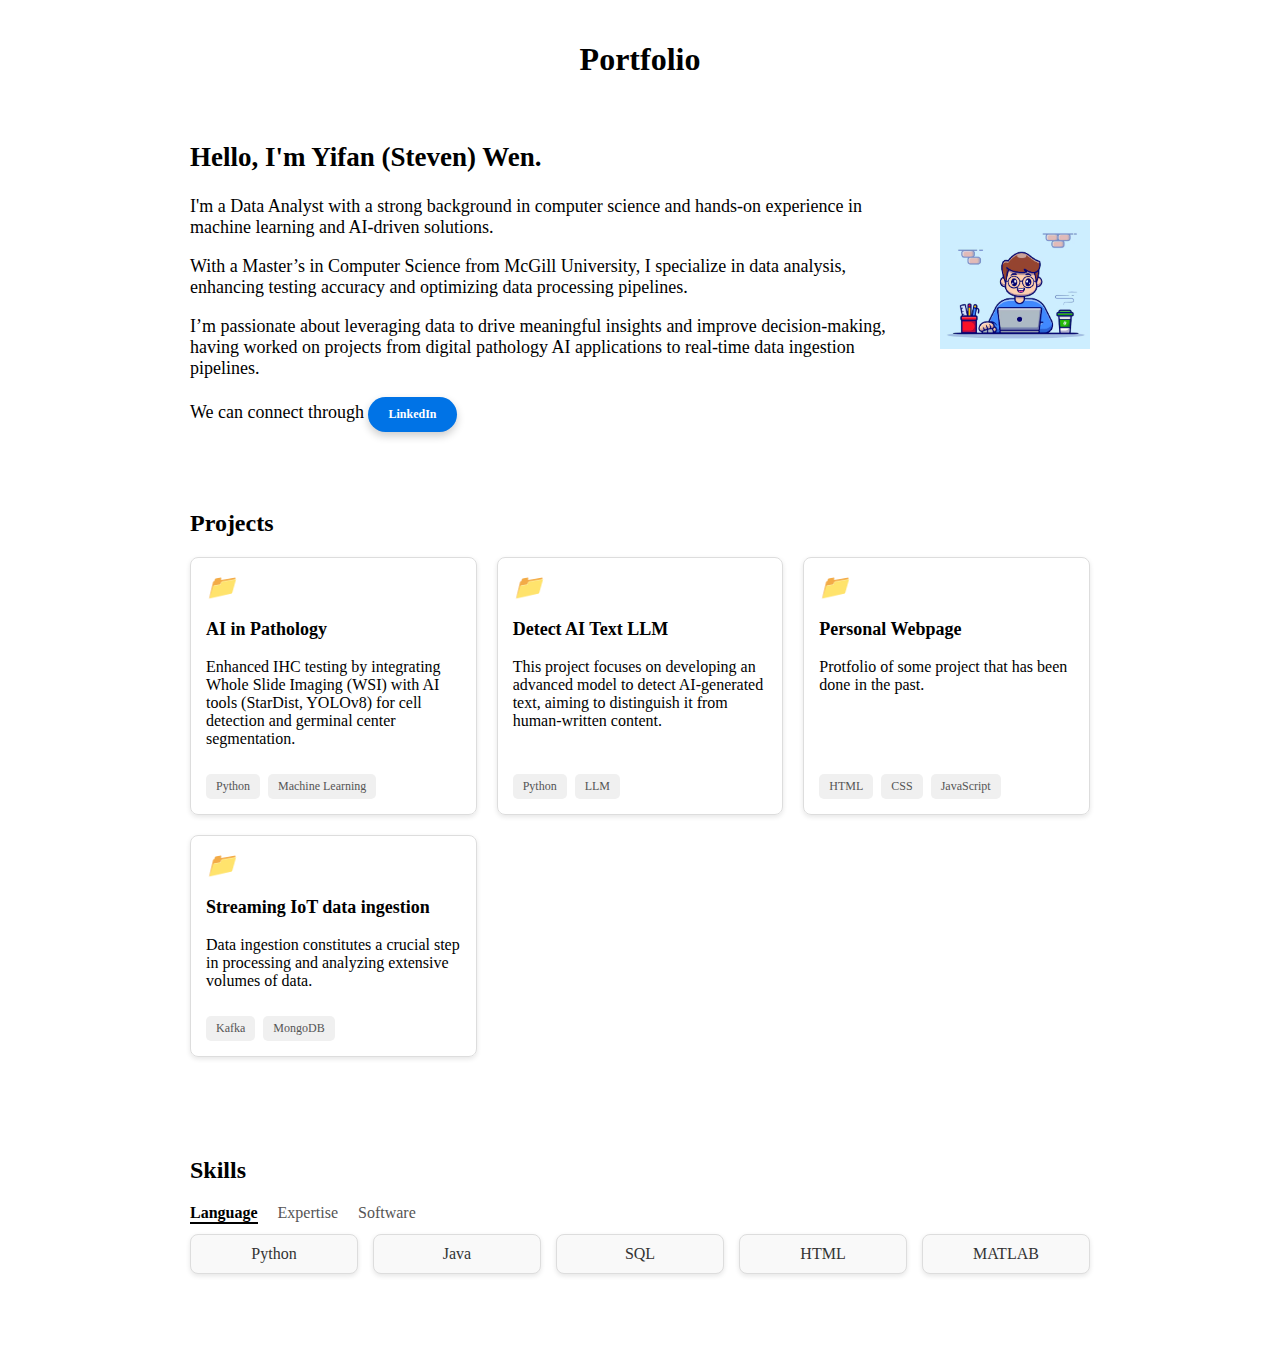
==== index.html @ 46644a9a "Name change" ====
<!DOCTYPE html>
<html lang="en">
<head>
  <meta charset="UTF-8">
  <meta name="viewport" content="width=device-width, initial-scale=1.0">
  <title>Portfolio</title>
  <link rel="stylesheet" href="style.css">
</head>

<body>
  <!-- Header Section -->
  <header class="header">
    <h1>Portfolio</h1>
  </header>

  <!-- Intro Section -->
  <section class="intro">    
    <div class="intro_text">
      <h2>Hello, I'm Yifan (Steven) Wen.</h2>
      <p>I'm a <span class="highlight">Data Analyst</span> with a strong background in computer science and hands-on experience in machine learning and AI-driven solutions.</p>
      <p>With a Master’s in Computer Science from McGill University, I specialize in data analysis, enhancing testing accuracy and optimizing data processing pipelines.</p>
      <p>I’m passionate about leveraging data to drive meaningful insights and improve decision-making, having worked on projects from digital pathology AI applications to real-time data ingestion pipelines.</p>
      <p>We can connect through  
        <a href="https://www.linkedin.com/in/yifan-wen-94090a169/" target="_blank" class="chat-button">
        LinkedIn
        </a> 
      </p>      
    </div>
    <img src="PIC/testpic.png" alt="Person with laptop" class="person_pic">
  </section>

  <!-- Project Section -->
  <section class="project">
    <h2>Projects</h2>
    <div class="project-container">
      <!-- Project Cards -->
      <div class="project-card" onclick="openPopup('popup1')">
        <i class="project-icon">📁</i>
        <h3>AI in Pathology</h3>
        <p>Enhanced IHC testing by integrating Whole Slide Imaging (WSI) with AI tools (StarDist, YOLOv8) for cell detection and germinal center segmentation.</p>
        <div class="project-tags">
            <span class="project-tag">Python</span>
            <span class="project-tag">Machine Learning</span>
        </div>
        
      </div>

      <div class="project-card" onclick="openPopup('popup2')">
        <i class="project-icon">📁</i>
        <h3>Detect AI Text LLM</h3>
        <p>This project focuses on developing an advanced model to detect AI-generated text, aiming to distinguish it from human-written content.</p>
        <div class="project-tags">
            <span class="project-tag">Python</span>
            <span class="project-tag">LLM</span>
        </div>
        
      </div>

      <div class="project-card" onclick="openPopup('popup3')">
        <i class="project-icon">📁</i>
        <h3>Personal Webpage</h3>
        <p>Protfolio of some project that has been done in the past.</p>
        <div class="project-tags">
            <span class="project-tag">HTML</span>
            <span class="project-tag">CSS</span>
            <span class="project-tag">JavaScript</span>
        </div>
      </div>

      <div class="project-card" onclick="openPopup('popup4')">
        <i class="project-icon">📁</i>
        <h3>Streaming IoT data ingestion</h3>
        <p>Data ingestion constitutes a crucial step in processing
            and analyzing extensive volumes of data. </p>
        <div class="project-tags">
            <span class="project-tag">Kafka</span>
            <span class="project-tag">MongoDB</span>
        </div>
      </div>
      
    </div>

    <!-- Popup Modals -->
    <div id="popup1" class="popup-modal">
      <div class="popup-content">
        <span class="close" onclick="closePopup('popup1')">&times;</span>
        <h3>AI in Pathology</h3>
        <img src="PIC/IHC_img.png" alt="Pathology" class="IHC_pic">
        <p>Results showed significant improvements in reproducibility and reliability, setting new benchmarks for IHC quality. Future work will expand these AI models for broader IHC markers and validation across institutions. For more <a href="https://docs.google.com/document/d/1x2lm20ZjMMtAb--pVggpJhscvjDhRAloaSd2iszGDXI/edit?usp=sharing" target="_blank">info</a>.</p>
      </div>
    </div>

    <div id="popup2" class="popup-modal">
      <div class="popup-content">
        <span class="close" onclick="closePopup('popup2')">&times;</span>
        <h3>Detect AI Text LLM</h3>
        <p>By building upon SeqXGPT, the model integrates RoBERTa and additional layers for enhanced feature extraction and contextual analysis. This approach achieved a high detection accuracy of 99.1%,</p>
        <p>More detail on this project: 
            <a href="Project/Detect-AI-Generated-Text-with-LLM.pdf" target="_blank">
                Report
            </a>
            and Git
            <a href="https://github.com/Stevenn2333/Detect-AI-Generated-Text-with-LLM" target="_blank">
                <img src="PIC/Git.png" alt="Github" class="inline-image">
            </a>
        </p>
      </div>
    </div>

    <div id="popup3" class="popup-modal">
        <div class="popup-content">
          <span class="close" onclick="closePopup('popup3')">&times;</span>
          <h3>You’re Already Here!</h3>
          <img src="PIC/Per_Webpage.png" alt="Pathology" class="web_pic">
          <p>Explore, click around, and get a feel for my works!</p>
          <p>Source code: 
            <a href="https://github.com/Stevenn2333/PersonalWeb" target="_blank">
            <img src="PIC/Git.png" alt="Github" class="inline-image">
        </a></p>
        </div>
    </div>

    <div id="popup4" class="popup-modal">
        <div class="popup-content">
          <span class="close" onclick="closePopup('popup4')">&times;</span>
          <h3>Big data pipeline</h3>
            <p> Employed Apache NiFi and Apache Kafka to devise a data ingestion pipeline, transferring data
            from its origin to a designated output destination like a database or
            data lake, and a data management system using lakeFS.
            </p>
            <p>More detail on this project: 
                <a href="Project/Real-Time Ingestion of Big Data and Machine Learning.pdf" target="_blank">
                    Report
                </a>
                and 
                <a href="Project/QSC-Research-Poster.pdf" target="_blank">
                    Poster
                </a>
            </p>
        </div>
    </div>





  </section>

  <!-- Skills Section -->
  <section class="skills">
    <h2>Skills</h2>
    <div class="skills-categories">
      <span class="category active" data-category="language">Language</span>
      <span class="category" data-category="expertise">Expertise</span>
      <span class="category" data-category="software">Software</span>
    </div>

    <div class="skills-grid">
      <!-- Skill Boxes -->
      <div class="skill-box" data-category="software" style="display: none;">
        Figma
      </div>
      <div class="skill-box" data-category="software" style="display: none;">
        Webflow
      </div>
      <div class="skill-box" data-category="language">
        Python
      </div>
      <div class="skill-box" data-category="language">
        Java
      </div>
      <div class="skill-box" data-category="language">
        SQL
      </div>
      <div class="skill-box" data-category="language">
        HTML
      </div>
      <div class="skill-box" data-category="language">
        MATLAB
      </div>
      <div class="skill-box" data-category="expertise" style="display: none;">
        <i class="icon">🔍</i> Data Analysis
      </div>
      <div class="skill-box" data-category="expertise" style="display: none;">
        <i class="icon">📈</i> Machine Learning
      </div>
      <div class="skill-box" data-category="expertise" style="display: none;">
        <i class="icon">🧩</i> Problem Solving
      </div>
    </div>
  </section>

  <!-- JavaScript -->
  <script src="functions.js"></script>
</body>
</html>
---- style.css ----
/* General body styling */
body {
  display: flex;
  flex-direction: column; /* Stack sections vertically */
  align-items: center; /* Center sections horizontally */
  margin: 0;
  padding: 20px;
  box-sizing: border-box;
}

/* Section Container Styling */
section {
  width: 100%;
  max-width: 1200px; /* Limit width for better readability */
  margin-bottom: 40px; /* Space between sections */
}

/* Intro Section */
.intro {
  display: flex;
  align-items: center;
  gap: 20px;
  max-width: 900px; /* Limit the width for a centered layout */
  margin: 0 auto; /* Center within the page */
  padding: 20px;
  text-align: left;
}

.intro_text {
  flex: 1; 
  font-size: 18px;
}

.person_pic {
  width: 150px; 
  height: auto;          
}

/* Chat Button */
.chat-button {
  padding: 10px 20px;
  background-color: #0073e6;
  color: #fff;
  font-size: 12px;
  font-weight: bold;
  text-decoration: none;
  border: none;
  border-radius: 25px;
  cursor: pointer;
  box-shadow: 0 4px 8px rgba(0, 0, 0, 0.2);
  transition: background-color 0.3s ease;
  display: inline-flex;
  align-items: center;
  justify-content: center;
}

/* Project Section */
.project {
  max-width: 900px;
  padding: 20px;
}

.project h2 {
  font-size: 24px;
  margin-bottom: 20px;
}

.project-container {
  display: grid;
  grid-template-columns: repeat(auto-fit, minmax(250px, 1fr)); /* Responsive layout */
  gap: 20px;
}

/* Project Card */
.project-card {
  position: relative;
  border: 1px solid #ddd;
  border-radius: 8px;
  padding: 15px;
  padding-bottom: 50px; /* Leaves space at the bottom for tags */
  box-shadow: 0 2px 5px rgba(0, 0, 0, 0.1);
  transition: transform 0.2s ease;
  cursor: pointer;
  display: flex;
  cursor: pointer;  
  flex-direction: column;
}
.project-card h3 {
  margin-bottom: 2px; /* Reduces space below the header */
  font-size: 18px; /* Adjust font size as needed */
  font-weight: bold;
}
.project-card:hover {
  transform: scale(1.05);
}

.project-icon {
  font-size: 24px;
  margin-right: 8px;
}


/* Tags Container Positioned at the Bottom */
.project-tags {
  position: absolute;
  bottom: 15px;
  left: 15px;
  display: flex;
  gap: 8px;
}

/* Individual Tag Styling */
.project-tag {
  background-color: #f0f0f0;
  padding: 5px 10px;
  font-size: 12px;
  color: #555;
  border-radius: 5px;
}


/* Popup Modal */
.popup-modal {
  display: none;
  position: fixed;
  top: 0;
  left: 0;
  width: 100%;
  height: 100%;
  background-color: rgba(0, 0, 0, 0.5);
  justify-content: center;
  align-items: center;
  z-index: 999;
}

.popup-content {
  background-color: #fff;
  padding: 30px 20px;
  border-radius: 8px;
  width: 80%;
  max-width: 500px;
  box-shadow: 0 5px 10px rgba(0, 0, 0, 0.3);
  text-align: center;
  position: relative;
}
.popup-content img {
  width: 100%;
  max-width: 300px; 
  height: auto; 
  margin-top: 10px;
  border-radius: 8px; 
}

.popup-content img.inline-image {
  width: 2em; 
  height: auto; 
  vertical-align: middle; 
  margin: 0 5px; 
  border: none;
}
.popup-content .close {
  position: absolute;
  top: 15px;
  right: 20px;
  font-size: 24px;
  color: #666;
  cursor: pointer;
  font-weight: bold;
}

/* Skills Section */
.skills {
  max-width: 900px;
  padding: 20px;
}

.skills h2 {
  font-size: 24px;
  margin-bottom: 20px;
}

.skills-categories {
  display: flex;
  gap: 20px;
  font-size: 16px;
  margin-bottom: 10px;
}

.category {
  cursor: pointer;
  color: #555;
}

.category.active {
  font-weight: bold;
  color: #000;
  border-bottom: 2px solid #000;
}

.skills-grid {
  display: grid;
  gap: 15px;
  grid-template-columns: repeat(auto-fit, minmax(120px, 1fr)); /* Adjusted for responsiveness */
}

.skill-box {
  padding: 10px 20px;
  border: 1px solid #ddd;
  border-radius: 8px;
  background-color: #f9f9f9;
  box-shadow: 0 2px 5px rgba(0, 0, 0, 0.1);
  font-size: 16px;
  color: #333;
  text-align: center;
}
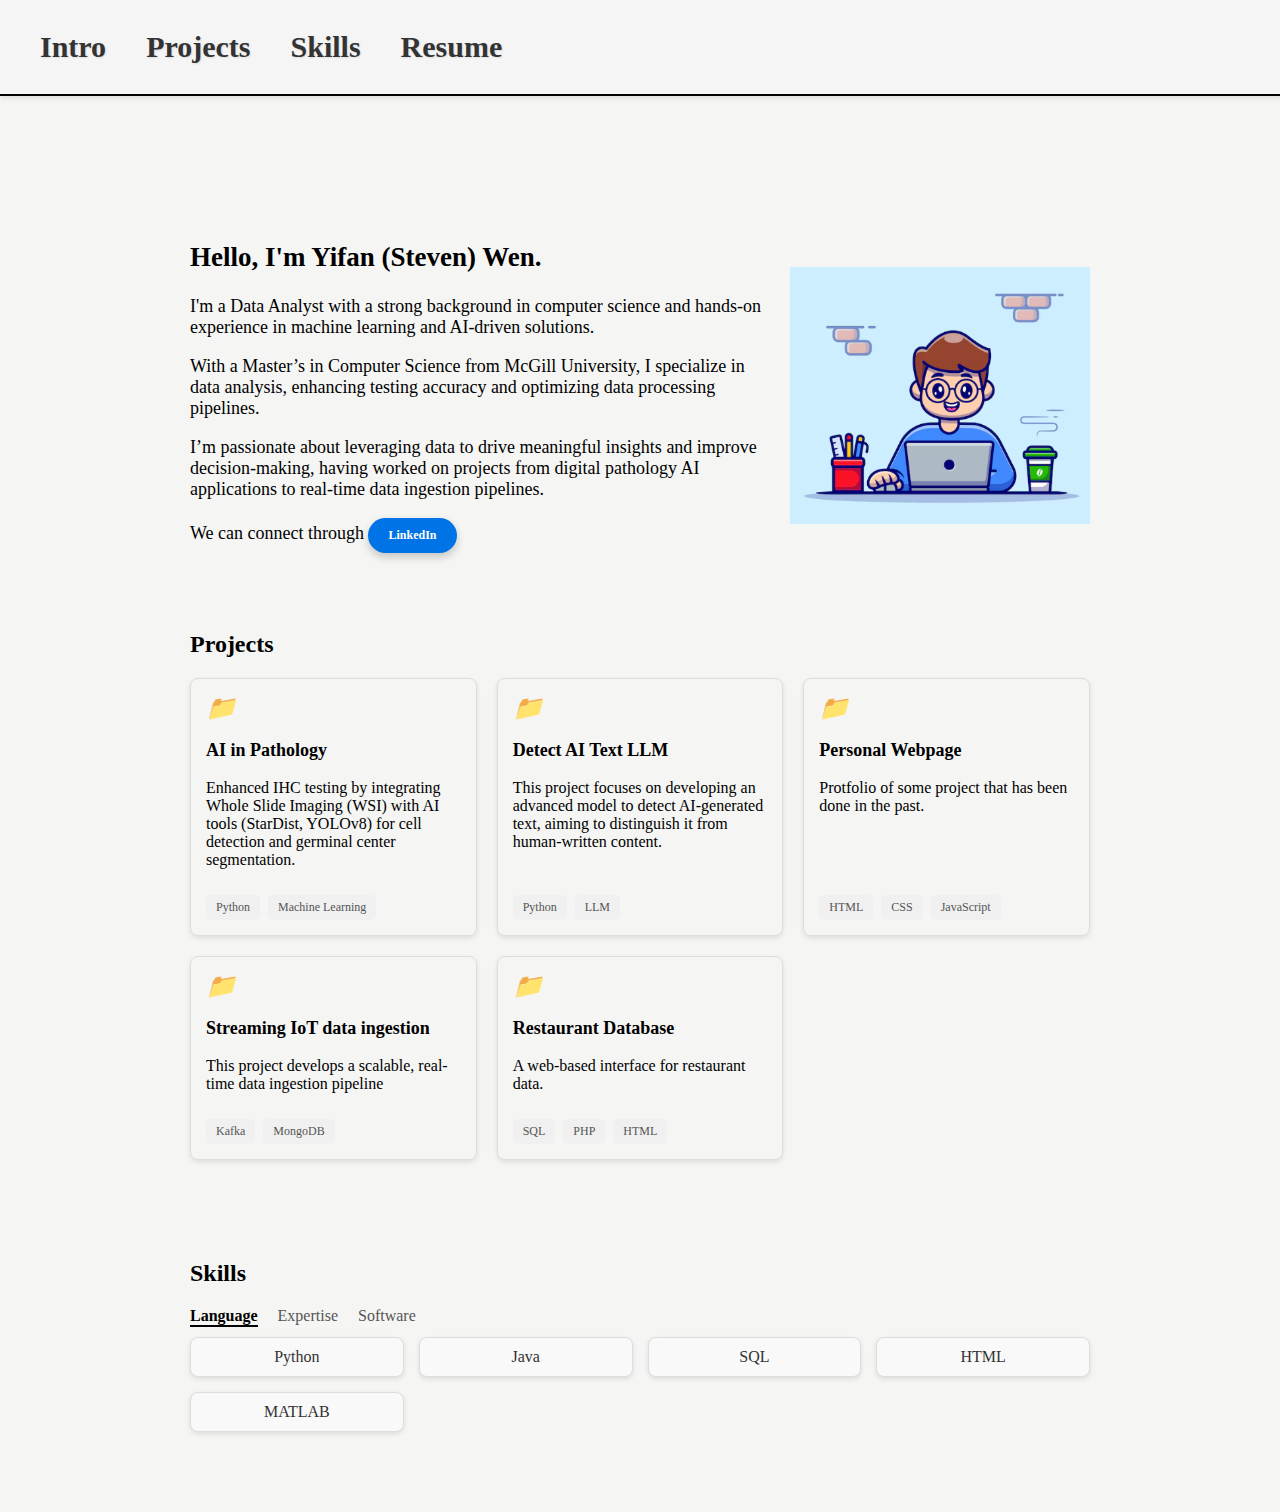
==== commit 4c8d5d84: "Section Update + Menu" ====
--- a/index.html
+++ b/index.html
@@ -3,19 +3,27 @@
 <head>
   <meta charset="UTF-8">
   <meta name="viewport" content="width=device-width, initial-scale=1.0">
-  <title>Portfolio</title>
+  <title>Steven Wen</title>
   <link rel="stylesheet" href="style.css">
 </head>
 
 <body>
   <!-- Header Section -->
   <header class="header">
-    <h1>Portfolio</h1>
+    <nav class="nav-menu">
+      <ul class="menu">
+        <li><a href="#intro">Intro</a></li>
+        <li><a href="#projects">Projects</a></li>
+        <li><a href="#skills">Skills</a></li>
+        <li><a href="Project/Yifan_Wen.pdf" target="_blank">Resume</a></li>
+      </ul>
+    </nav>
   </header>
 
+
   <!-- Intro Section -->
-  <section class="intro">    
-    <div class="intro_text">
+  <section id="intro" class="intro">   
+     <div class="intro_text">
       <h2>Hello, I'm Yifan (Steven) Wen.</h2>
       <p>I'm a <span class="highlight">Data Analyst</span> with a strong background in computer science and hands-on experience in machine learning and AI-driven solutions.</p>
       <p>With a Master’s in Computer Science from McGill University, I specialize in data analysis, enhancing testing accuracy and optimizing data processing pipelines.</p>
@@ -23,14 +31,14 @@
       <p>We can connect through  
         <a href="https://www.linkedin.com/in/yifan-wen-94090a169/" target="_blank" class="chat-button">
         LinkedIn
-        </a> 
+        </a>
       </p>      
     </div>
-    <img src="PIC/testpic.png" alt="Person with laptop" class="person_pic">
+    <img src="PIC/testpic.png" alt="Person with laptop" class="person_pic"> 
   </section>
 
   <!-- Project Section -->
-  <section class="project">
+  <section id="projects" class="projects">
     <h2>Projects</h2>
     <div class="project-container">
       <!-- Project Cards -->
@@ -70,11 +78,22 @@
       <div class="project-card" onclick="openPopup('popup4')">
         <i class="project-icon">📁</i>
         <h3>Streaming IoT data ingestion</h3>
-        <p>Data ingestion constitutes a crucial step in processing
-            and analyzing extensive volumes of data. </p>
+        <p>This project develops a scalable, real-time data ingestion pipeline </p>
         <div class="project-tags">
             <span class="project-tag">Kafka</span>
             <span class="project-tag">MongoDB</span>
+        </div>
+      </div>
+
+
+      <div class="project-card" onclick="openPopup('popup5')">
+        <i class="project-icon">📁</i>
+        <h3>Restaurant Database</h3>
+        <p>A web-based interface for restaurant data.</p>
+        <div class="project-tags">
+            <span class="project-tag">SQL</span>
+            <span class="project-tag">PHP</span>
+            <span class="project-tag">HTML</span>
         </div>
       </div>
       
@@ -85,8 +104,10 @@
       <div class="popup-content">
         <span class="close" onclick="closePopup('popup1')">&times;</span>
         <h3>AI in Pathology</h3>
-        <img src="PIC/IHC_img.png" alt="Pathology" class="IHC_pic">
-        <p>Results showed significant improvements in reproducibility and reliability, setting new benchmarks for IHC quality. Future work will expand these AI models for broader IHC markers and validation across institutions. For more <a href="https://docs.google.com/document/d/1x2lm20ZjMMtAb--pVggpJhscvjDhRAloaSd2iszGDXI/edit?usp=sharing" target="_blank">info</a>.</p>
+        <img src="PIC/IHC_img.png" alt="Pathology" class="pro_pic">
+        <p>Results showed significant improvements in reproducibility and reliability, setting new benchmarks for IHC quality. 
+          Future work will expand these AI models for broader IHC markers and validation across institutions. </p>
+          <p>For more <a href="https://docs.google.com/document/d/1x2lm20ZjMMtAb--pVggpJhscvjDhRAloaSd2iszGDXI/edit?usp=sharing" target="_blank">info</a>.</p>
       </div>
     </div>
 
@@ -111,7 +132,7 @@
         <div class="popup-content">
           <span class="close" onclick="closePopup('popup3')">&times;</span>
           <h3>You’re Already Here!</h3>
-          <img src="PIC/Per_Webpage.png" alt="Pathology" class="web_pic">
+          <img src="PIC/Per_Webpage.png" alt="Pathology" class="pro_pic">
           <p>Explore, click around, and get a feel for my works!</p>
           <p>Source code: 
             <a href="https://github.com/Stevenn2333/PersonalWeb" target="_blank">
@@ -124,6 +145,7 @@
         <div class="popup-content">
           <span class="close" onclick="closePopup('popup4')">&times;</span>
           <h3>Big data pipeline</h3>
+          <img src="PIC/datapipeline.png" alt="Data_p" class="pro_pic">
             <p> Employed Apache NiFi and Apache Kafka to devise a data ingestion pipeline, transferring data
             from its origin to a designated output destination like a database or
             data lake, and a data management system using lakeFS.
@@ -138,16 +160,28 @@
                 </a>
             </p>
         </div>
-    </div>
-
-
-
-
+      </div>
+
+    <div id="popup5" class="popup-modal">
+      <div class="popup-content">
+        <span class="close" onclick="closePopup('popup5')">&times;</span>
+        <h3>Restaurant Data</h3>
+        <img src="PIC/Res_Data.png" alt="Restaurant" class="pro_pic">
+        <p>A full functional web-based project let user add order and other interactions with the database.</p>
+        <p>Source code: 
+          <a href="https://github.com/Stevenn2333/Restaurant-Database-Web?tab=readme-ov-file" target="_blank">
+            <img src="PIC/Git.png" alt="Github" class="inline-image">
+          </a>
+        </p>
+      </div>
+    </div>
+    
+    </div>
 
   </section>
 
   <!-- Skills Section -->
-  <section class="skills">
+  <section id='skills' class="skills">
     <h2>Skills</h2>
     <div class="skills-categories">
       <span class="category active" data-category="language">Language</span>
@@ -158,10 +192,16 @@
     <div class="skills-grid">
       <!-- Skill Boxes -->
       <div class="skill-box" data-category="software" style="display: none;">
-        Figma
-      </div>
-      <div class="skill-box" data-category="software" style="display: none;">
-        Webflow
+        GitHub
+      </div>
+      <div class="skill-box" data-category="software" style="display: none;">
+        VS Code
+      </div>
+      <div class="skill-box" data-category="software" style="display: none;">
+        Linux
+      </div>
+      <div class="skill-box" data-category="software" style="display: none;">
+        MATLAB
       </div>
       <div class="skill-box" data-category="language">
         Python
@@ -179,13 +219,13 @@
         MATLAB
       </div>
       <div class="skill-box" data-category="expertise" style="display: none;">
-        <i class="icon">🔍</i> Data Analysis
+        Data Analysis
       </div>
       <div class="skill-box" data-category="expertise" style="display: none;">
-        <i class="icon">📈</i> Machine Learning
+        Machine Learning
       </div>
       <div class="skill-box" data-category="expertise" style="display: none;">
-        <i class="icon">🧩</i> Problem Solving
+        Problem Solving
       </div>
     </div>
   </section>
--- a/style.css
+++ b/style.css
@@ -1,18 +1,66 @@
+/* Header Styling */
+.header {
+  position: absolute; 
+  width: 100%;
+  top: 0; 
+  left: 0; 
+  background-color: #f5f5f5; 
+  border-bottom: 2px solid #000; 
+  padding: 30px 40px; 
+  box-shadow: 0 2px 5px rgba(0, 0, 0, 0.1);
+}
+
+/* Navigation Menu */
+.nav-menu {
+  display: flex;
+  align-items: center;
+  padding: 0;
+}
+
+/* Menu Items */
+.menu {
+  display: flex;
+  gap: 40px; 
+  list-style-type: none;
+  margin: 0;
+  padding: 0;
+}
+
+.menu li a {
+  text-decoration: none;
+  color: #333;
+  font-size: 30px;
+  font-weight: 600;
+  text-shadow: 1px 1px 2px rgba(0, 0, 0, 0.1);
+  transition: color 0.3s ease, text-shadow 0.3s ease;
+}
+
+.menu li a:hover {
+  color: #f5f5f4;
+  text-shadow: 2px 2px 5px rgba(0, 0, 0, 0.3);
+}
+
+
+
+
+
 /* General body styling */
 body {
   display: flex;
-  flex-direction: column; /* Stack sections vertically */
-  align-items: center; /* Center sections horizontally */
+  flex-direction: column; 
+  align-items: center;
   margin: 0;
   padding: 20px;
   box-sizing: border-box;
+  background-color: #f5f5f4;
+  padding-top: 200px;
 }
 
 /* Section Container Styling */
 section {
   width: 100%;
-  max-width: 1200px; /* Limit width for better readability */
-  margin-bottom: 40px; /* Space between sections */
+  max-width: 1200px; 
+  margin-bottom: 40px; 
 }
 
 /* Intro Section */
@@ -20,8 +68,8 @@
   display: flex;
   align-items: center;
   gap: 20px;
-  max-width: 900px; /* Limit the width for a centered layout */
-  margin: 0 auto; /* Center within the page */
+  max-width: 900px; 
+  margin: 0 auto; 
   padding: 20px;
   text-align: left;
 }
@@ -32,7 +80,7 @@
 }
 
 .person_pic {
-  width: 150px; 
+  width: 300px; 
   height: auto;          
 }
 
@@ -55,19 +103,19 @@
 }
 
 /* Project Section */
-.project {
+.projects {
   max-width: 900px;
   padding: 20px;
 }
 
-.project h2 {
+.projects h2 {
   font-size: 24px;
   margin-bottom: 20px;
 }
 
 .project-container {
   display: grid;
-  grid-template-columns: repeat(auto-fit, minmax(250px, 1fr)); /* Responsive layout */
+  grid-template-columns: repeat(auto-fit, minmax(250px, 1fr)); 
   gap: 20px;
 }
 
@@ -86,8 +134,8 @@
   flex-direction: column;
 }
 .project-card h3 {
-  margin-bottom: 2px; /* Reduces space below the header */
-  font-size: 18px; /* Adjust font size as needed */
+  margin-bottom: 2px; 
+  font-size: 18px; 
   font-weight: bold;
 }
 .project-card:hover {
@@ -143,13 +191,22 @@
   text-align: center;
   position: relative;
 }
+
 .popup-content img {
   width: 100%;
   max-width: 300px; 
   height: auto; 
   margin-top: 10px;
-  border-radius: 8px; 
-}
+  border-radius: 8px;
+  transition: transform 0.3s ease; 
+  cursor: pointer;
+}
+
+.popup-content .pro_pic.zoomed {
+  transform: scale(4.5); 
+  z-index: 10; 
+}
+
 
 .popup-content img.inline-image {
   width: 2em; 
@@ -200,7 +257,7 @@
 .skills-grid {
   display: grid;
   gap: 15px;
-  grid-template-columns: repeat(auto-fit, minmax(120px, 1fr)); /* Adjusted for responsiveness */
+  grid-template-columns: repeat(auto-fit, minmax(200px, 1fr)); 
 }
 
 .skill-box {
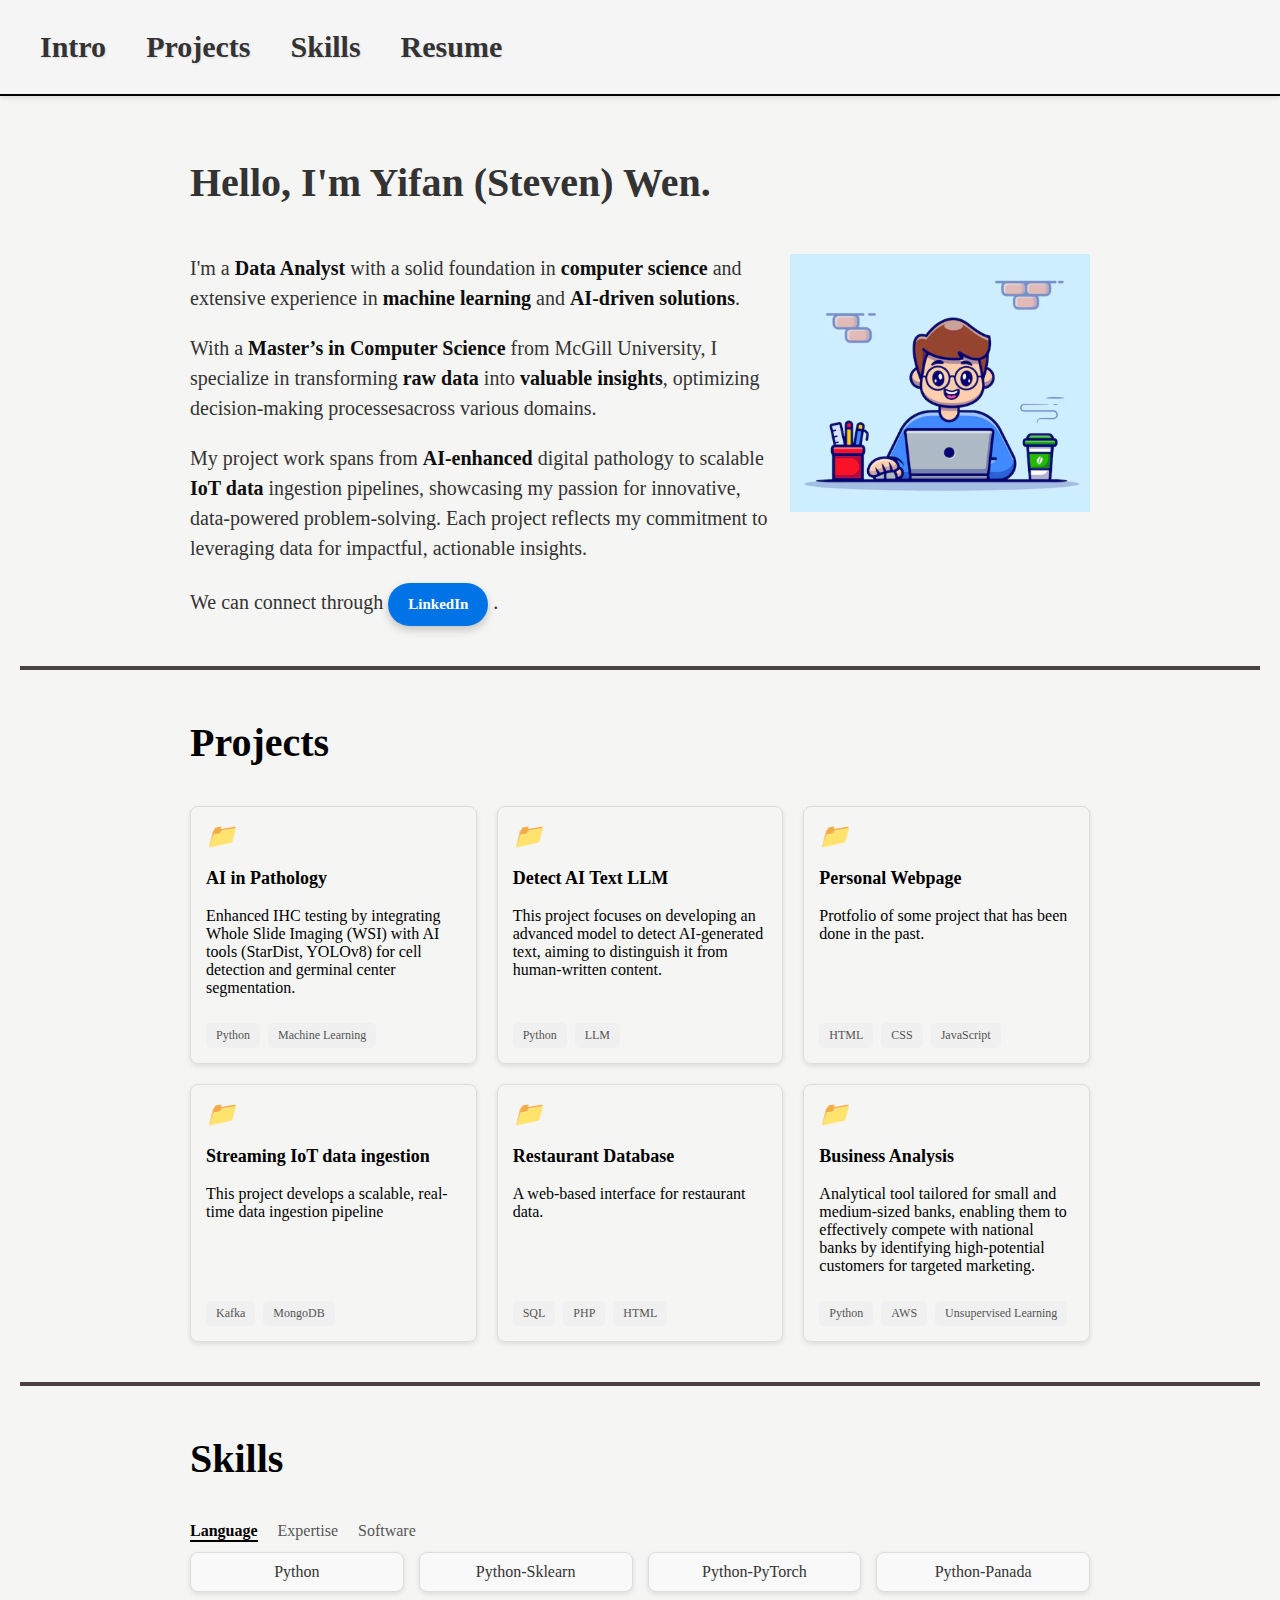
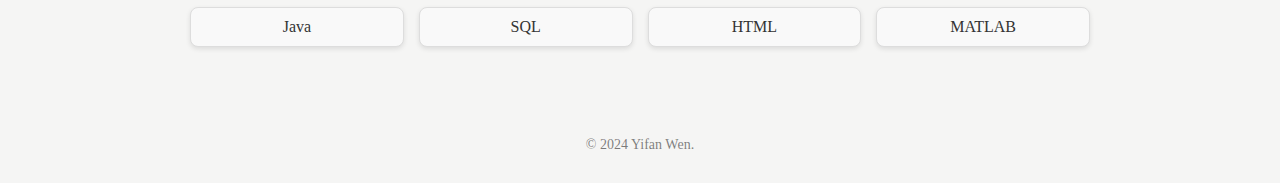
==== commit af441906: "More On Projects" ====
--- a/index.html
+++ b/index.html
@@ -25,17 +25,31 @@
   <section id="intro" class="intro">   
      <div class="intro_text">
       <h2>Hello, I'm Yifan (Steven) Wen.</h2>
-      <p>I'm a <span class="highlight">Data Analyst</span> with a strong background in computer science and hands-on experience in machine learning and AI-driven solutions.</p>
-      <p>With a Master’s in Computer Science from McGill University, I specialize in data analysis, enhancing testing accuracy and optimizing data processing pipelines.</p>
-      <p>I’m passionate about leveraging data to drive meaningful insights and improve decision-making, having worked on projects from digital pathology AI applications to real-time data ingestion pipelines.</p>
+      <p>
+        I'm a <span class="highlight">Data Analyst</span> with a solid foundation in <span class="highlight">computer science</span> and extensive experience in <span class="highlight">machine learning</span> and <span class="highlight">AI-driven solutions</span>.  
+      </p>
+      <p>
+        With a <span class="highlight">Master’s in Computer Science</span> from McGill University,  
+        I specialize in transforming <span class="highlight">raw data</span> into <span class="highlight">valuable insights</span>, optimizing decision-making processesacross various domains.
+      </p>
+      <p> 
+        My project work spans from <span class="highlight">AI-enhanced</span> digital pathology to scalable <span class="highlight">IoT data </span>ingestion pipelines, showcasing my passion for innovative, data-powered problem-solving. Each project reflects my commitment to leveraging data for impactful, actionable insights.
+      </p>
       <p>We can connect through  
         <a href="https://www.linkedin.com/in/yifan-wen-94090a169/" target="_blank" class="chat-button">
         LinkedIn
         </a>
+        .
       </p>      
     </div>
     <img src="PIC/testpic.png" alt="Person with laptop" class="person_pic"> 
   </section>
+
+  
+  <div class="divider-wrapper">
+    <div class="divider"></div>
+  </div>
+  
 
   <!-- Project Section -->
   <section id="projects" class="projects">
@@ -94,6 +108,17 @@
             <span class="project-tag">SQL</span>
             <span class="project-tag">PHP</span>
             <span class="project-tag">HTML</span>
+        </div>
+      </div>
+
+      <div class="project-card" onclick="openPopup('popup6')">
+        <i class="project-icon">📁</i>
+        <h3>Business Analysis</h3>
+        <p>Analytical tool tailored for small and medium-sized banks, enabling them to effectively compete with national banks by identifying high-potential customers for targeted marketing.</p>
+        <div class="project-tags">
+            <span class="project-tag">Python</span>
+            <span class="project-tag">AWS</span>
+            <span class="project-tag">Unsupervised Learning</span>
         </div>
       </div>
       
@@ -175,10 +200,29 @@
         </p>
       </div>
     </div>
+
+    <div id="popup6" class="popup-modal">
+      <div class="popup-content">
+        <span class="close" onclick="closePopup('popup6')">&times;</span>
+        <h3>Kawartha Credit Union</h3>
+        <img src="PIC/Bank.png" alt="bank" class="pro_pic">
+        <p>To help small and medium-sized banks overcome budget constraints in marketing, the Marketing Success Identifier leverages K-means clustering for customer segmentation. By applying K-means clustering to customer data, this tool groups individuals with similar characteristics, highlighting segments with a high likelihood of subscribing to term deposits. </p>
+        <p>Project Overview: 
+          <a href="https://github.com/Stevenn2333/Kawartha-Credit-Union-Market-Unsupervised/blob/main/K%20Means%20Clustering%20-%20Assignment%20Group9%20-%20ModelMavens.ipynb" target="_blank">
+            <img src="PIC/Git.png" alt="Github" class="inline-image">
+          </a>
+        </p>
+      </div>
+    </div>
     
     </div>
 
   </section>
+
+
+  <div class="divider-wrapper">
+    <div class="divider"></div>
+  </div>
 
   <!-- Skills Section -->
   <section id='skills' class="skills">
@@ -207,6 +251,15 @@
         Python
       </div>
       <div class="skill-box" data-category="language">
+        Python-Sklearn
+      </div>
+      <div class="skill-box" data-category="language">
+        Python-PyTorch
+      </div>
+      <div class="skill-box" data-category="language">
+        Python-Panada
+      </div>
+      <div class="skill-box" data-category="language">
         Java
       </div>
       <div class="skill-box" data-category="language">
@@ -225,10 +278,21 @@
         Machine Learning
       </div>
       <div class="skill-box" data-category="expertise" style="display: none;">
+        Deep Learning
+      </div>
+      <div class="skill-box" data-category="expertise" style="display: none;">
         Problem Solving
       </div>
     </div>
   </section>
+
+  <footer class="watermark-footer fixed">
+    © 2024 Yifan Wen. 
+  </footer>
+  
+
+  <!-- Back to Top Button -->
+  <button id="backToTop" class="back-to-top">↑ Back to the Top</button>
 
   <!-- JavaScript -->
   <script src="functions.js"></script>
--- a/style.css
+++ b/style.css
@@ -1,13 +1,15 @@
 /* Header Styling */
 .header {
   position: absolute; 
-  width: 100%;
+  width: 100%; /* Full viewport width to prevent overflow */
   top: 0; 
   left: 0; 
   background-color: #f5f5f5; 
   border-bottom: 2px solid #000; 
   padding: 30px 40px; 
   box-shadow: 0 2px 5px rgba(0, 0, 0, 0.1);
+  box-sizing: border-box; /* Includes padding within the width */
+  overflow-x: hidden; /* Prevents any horizontal scroll within the header */
 }
 
 /* Navigation Menu */
@@ -42,8 +44,6 @@
 
 
 
-
-
 /* General body styling */
 body {
   display: flex;
@@ -53,14 +53,15 @@
   padding: 20px;
   box-sizing: border-box;
   background-color: #f5f5f4;
-  padding-top: 200px;
+  padding-top: 100px;
 }
 
 /* Section Container Styling */
 section {
   width: 100%;
   max-width: 1200px; 
-  margin-bottom: 40px; 
+  margin-bottom: 20px;
+
 }
 
 /* Intro Section */
@@ -72,11 +73,28 @@
   margin: 0 auto; 
   padding: 20px;
   text-align: left;
+  
 }
 
 .intro_text {
   flex: 1; 
-  font-size: 18px;
+  font-size: 20px;
+  line-height: 1.5;
+  color: #333;
+}
+
+.intro h2 {
+  font-size: 40px;
+  margin-bottom: 40px;
+}
+
+.intro_text p {
+  margin-bottom: 20px; 
+}
+
+.highlight {
+  color: #0e0e0e;
+  font-weight: bold;
 }
 
 .person_pic {
@@ -89,7 +107,7 @@
   padding: 10px 20px;
   background-color: #0073e6;
   color: #fff;
-  font-size: 12px;
+  font-size: 15px;
   font-weight: bold;
   text-decoration: none;
   border: none;
@@ -109,8 +127,8 @@
 }
 
 .projects h2 {
-  font-size: 24px;
-  margin-bottom: 20px;
+  font-size: 40px;
+  margin-bottom: 40px;
 }
 
 .project-container {
@@ -186,15 +204,16 @@
   padding: 30px 20px;
   border-radius: 8px;
   width: 80%;
-  max-width: 500px;
+  max-width: 900px;
   box-shadow: 0 5px 10px rgba(0, 0, 0, 0.3);
   text-align: center;
   position: relative;
+  font-size: 20px;
 }
 
 .popup-content img {
   width: 100%;
-  max-width: 300px; 
+  max-width: 500px; 
   height: auto; 
   margin-top: 10px;
   border-radius: 8px;
@@ -203,7 +222,7 @@
 }
 
 .popup-content .pro_pic.zoomed {
-  transform: scale(4.5); 
+  transform: scale(2.5); 
   z-index: 10; 
 }
 
@@ -232,8 +251,8 @@
 }
 
 .skills h2 {
-  font-size: 24px;
-  margin-bottom: 20px;
+  font-size: 40px;
+  margin-bottom: 40px;
 }
 
 .skills-categories {
@@ -271,3 +290,55 @@
   text-align: center;
 }
 
+.back-to-top {
+  --offset: 50px;
+
+  position: fixed; 
+  bottom: 20px; 
+  right: 20px; 
+  
+  text-decoration: none;
+  padding: 20px 25px;
+  font-family: sans-serif;
+  color: #000000;
+  background: #fdf7f7;
+  border-radius: 100px;
+  white-space: nowrap;
+  font-size: 15px;
+  cursor: pointer;
+  box-shadow: 0 2px 5px rgba(0, 0, 0, 0.2);
+  display: none; 
+  transition: opacity 0.3s ease;
+}
+
+/* Show the button when it’s visible */
+.back-to-top.show {
+  display: block;
+}
+
+
+.divider-wrapper {
+  position: relative;
+  width: 100%;
+}
+
+.divider {
+  position: absolute;
+  width: 100%;
+  height: 4px;
+  background: #4a4242;
+  top: 0;
+}
+
+
+.watermark-footer {
+  width: 100%; 
+  text-align: center; 
+  padding: 10px 0; 
+  font-size: 14px;
+  color: rgba(0, 0, 0, 0.5); 
+  position: relative;
+  margin-top: 40px; 
+}
+
+
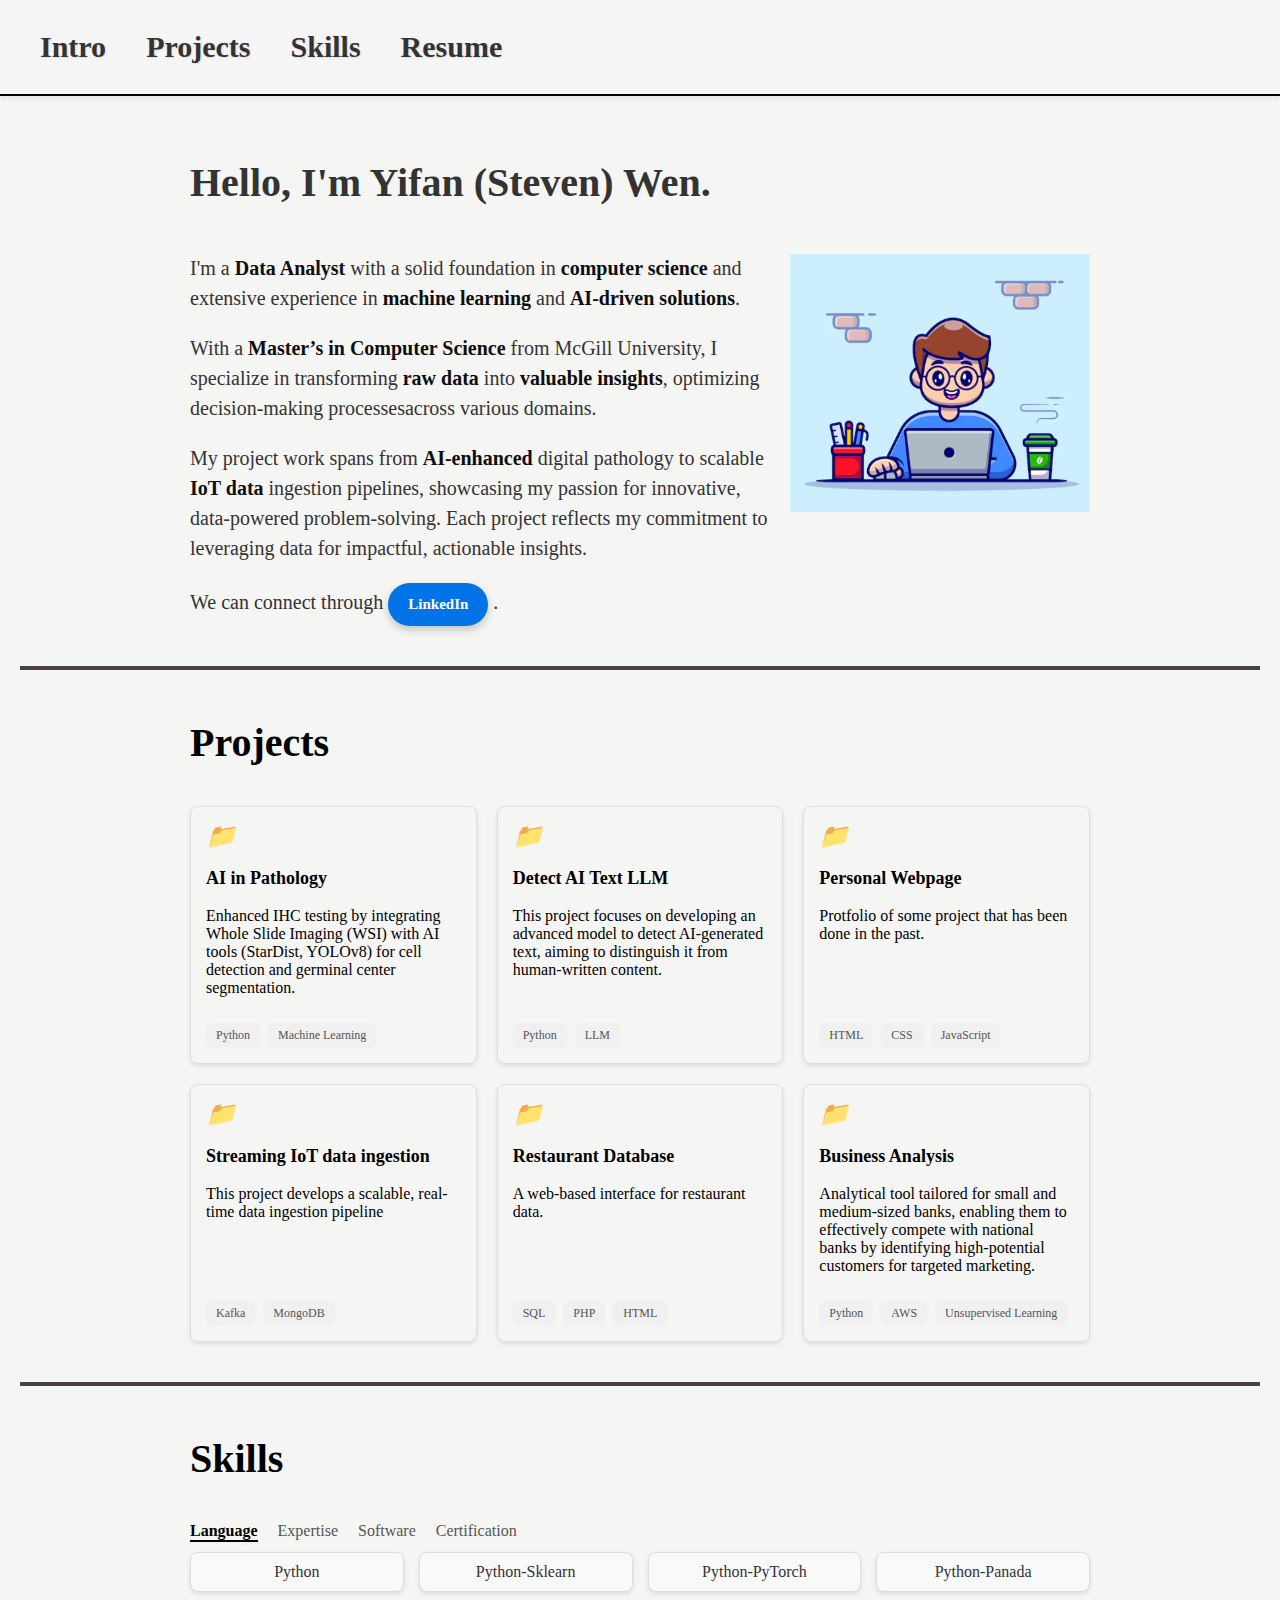
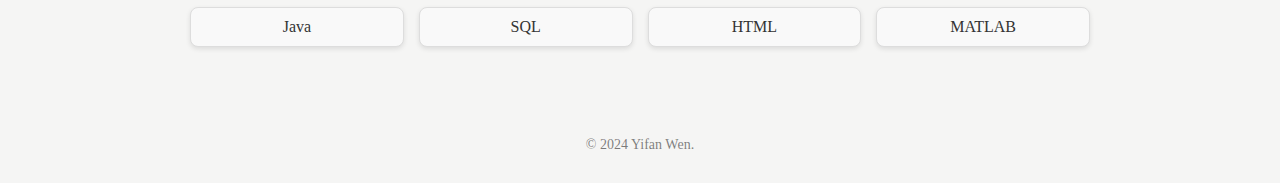
==== commit af5a97f8: "Skill update" ====
--- a/index.html
+++ b/index.html
@@ -231,10 +231,14 @@
       <span class="category active" data-category="language">Language</span>
       <span class="category" data-category="expertise">Expertise</span>
       <span class="category" data-category="software">Software</span>
+      <span class="category" data-category="certification">Certification</span>
     </div>
 
     <div class="skills-grid">
       <!-- Skill Boxes -->
+      <div class="skill-box" data-category="certification" style="display: none;">
+        AWS Cloud Practitioner
+      </div>
       <div class="skill-box" data-category="software" style="display: none;">
         GitHub
       </div>
@@ -246,6 +250,9 @@
       </div>
       <div class="skill-box" data-category="software" style="display: none;">
         MATLAB
+      </div>
+      <div class="skill-box" data-category="software" style="display: none;">
+        AWS
       </div>
       <div class="skill-box" data-category="language">
         Python
--- a/style.css
+++ b/style.css
@@ -7,7 +7,7 @@
   background-color: #f5f5f5; 
   border-bottom: 2px solid #000; 
   padding: 30px 40px; 
-  box-shadow: 0 2px 5px rgba(0, 0, 0, 0.1);
+  box-shadow: 0 2px 5px rgba(58, 50, 50, 0.1);
   box-sizing: border-box; /* Includes padding within the width */
   overflow-x: hidden; /* Prevents any horizontal scroll within the header */
 }
@@ -280,6 +280,7 @@
 }
 
 .skill-box {
+  max-width: 200px;
   padding: 10px 20px;
   border: 1px solid #ddd;
   border-radius: 8px;
